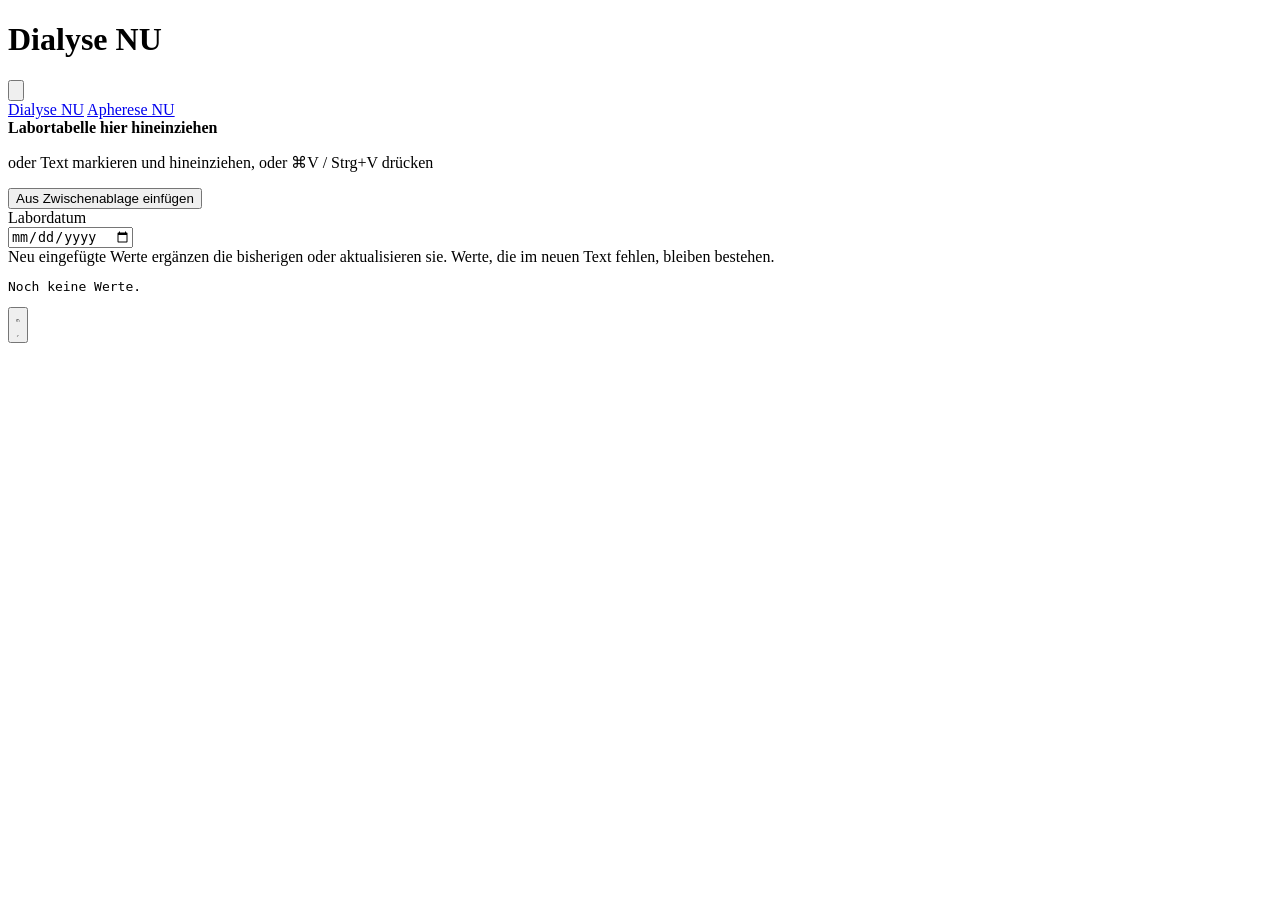
==== index.html @ ab864428 "Replace button with date input in form Replaced button with date input for better user interaction." ====
<!doctype html>
<html lang="de">
  <head>
    <meta charset="utf-8" />
    <meta
      name="viewport"
      content="width=device-width, initial-scale=1, viewport-fit=cover"
    />
    <link
      rel="icon"
      type="image/png"
      href="./favicon/favicon-96x96.png"
      sizes="96x96"
    />
    <link rel="icon" type="image/svg+xml" href="./favicon/favicon.svg" />
    <link rel="shortcut icon" href="./favicon/favicon.ico" />
    <link
      rel="apple-touch-icon"
      sizes="180x180"
      href="./favicon/apple-touch-icon.png"
    />
    <meta name="apple-mobile-web-app-title" content="Dialyse NU" />
    <link rel="manifest" href="./favicon/site.webmanifest" />
    <title>Dialyse NU</title>
    <link rel="stylesheet" href="style.css" />
  </head>
  <body>
    <div class="header">
      <h1>Dialyse NU</h1>
      <button
        class="BTN"
        id="resetBtn"
        title="Zurücksetzen"
        aria-label="Zurücksetzen"
      >
        <svg viewBox="0 0 24 24">
          <path d="M12 5V1L7 6l5 5V7a6 6 0 1 1-6 6H4a8 8 0 1 0 8-8z" />
        </svg>
      </button>
    </div>

    <nav class="switch" aria-label="Bereich wählen">
      <a href="index.html" class="active" aria-current="page">Dialyse NU</a>
      <a href="apherese.html">Apherese NU</a>
    </nav>

    <div class="card">
      <div class="drop" id="drop" tabindex="0">
        <b>Labortabelle hier hineinziehen</b>
        <p>oder Text markieren und hineinziehen, oder ⌘V / Strg+V drücken</p>
        <button type="button" class="pill" id="clip">
          Aus Zwischenablage einfügen
        </button>
        <div id="msg"></div>
      </div>
    </div>

    <form class="card datum" onsubmit="return false;">
      <div class="umrechner">
        <div class="title">Labordatum</div>
        <div class="eingabefeld dd" id="dd">
          <input type="date" id="datum" />
        </div>
      </div>
      <div class="hint">
        Neu eingefügte Werte ergänzen die bisherigen oder aktualisieren sie.
        Werte, die im neuen Text fehlen, bleiben bestehen.
      </div>
    </form>

    <div class="card">
      <div class="outrow">
        <pre id="out">Noch keine Werte.</pre>
        <button
          class="BTN"
          id="CopyBtn"
          title="Text kopieren"
          aria-label="Text kopieren"
        >
          <svg class="ic-copy" viewBox="0 0 24 24">
            <path
              d="M16 1H4a2 2 0 0 0-2 2v14h2V3h12V1zm3 4H8a2 2 0 0 0-2 2v14a2 2 0 0 0 2 2h11a2 2 0 0 0 2-2V7a2 2 0 0 0-2-2zm0 16H8V7h11v14z"
            />
          </svg>
          <svg class="ic-check" viewBox="0 0 24 24">
            <path d="M5 12.5l4.5 4.5L19 7.5" />
          </svg>
        </button>
      </div>
    </div>

    <script src="script.js"></script>
  </body>
</html>
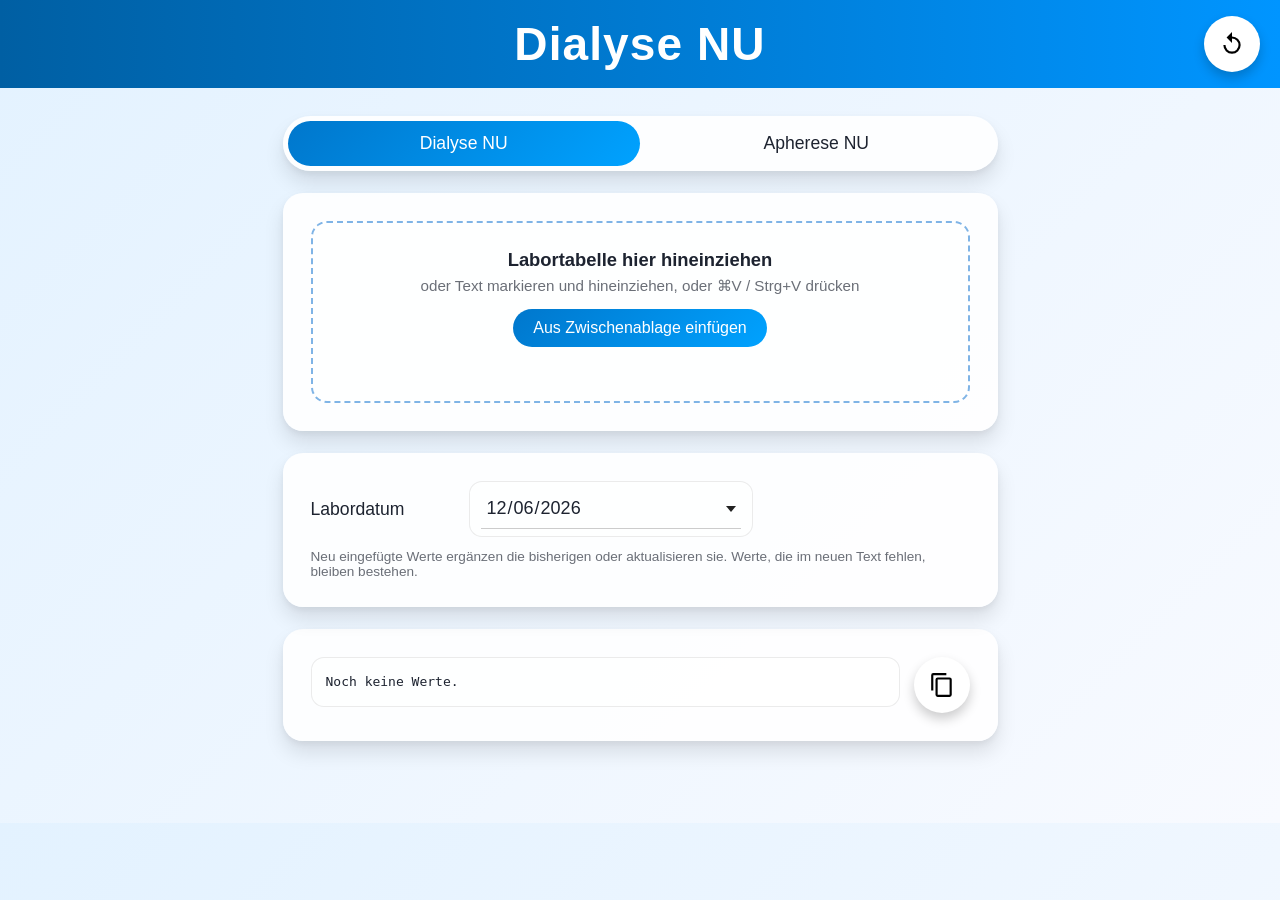
==== commit 70b73ea3: "Update styles and behavior for Copy Button feedback and versioning" ====
--- a/index.html
+++ b/index.html
@@ -22,7 +22,7 @@
     <meta name="apple-mobile-web-app-title" content="Dialyse NU" />
     <link rel="manifest" href="./favicon/site.webmanifest" />
     <title>Dialyse NU</title>
-    <link rel="stylesheet" href="style.css" />
+    <link rel="stylesheet" href="style.css?v=3" />
   </head>
   <body>
     <div class="header">
@@ -89,6 +89,6 @@
       </div>
     </div>
 
-    <script src="script.js"></script>
+    <script src="script.js?v=3"></script>
   </body>
-</html>
+</html>
--- a/style.css
+++ b/style.css
@@ -0,0 +1,391 @@
+/* ===== BASE ===== */
+body {
+  margin: 0;
+  padding: 0 0 60px;
+  background: linear-gradient(135deg, #e3f2ff, #f8faff);
+  font-family: Arial, Helvetica, sans-serif;
+  color: #1d2330;
+}
+
+/* ===== HEADER ===== */
+.header {
+  position: relative;
+  display: flex;
+  align-items: center;
+  justify-content: center;
+  background: linear-gradient(90deg, #005fa3, #0095ff);
+  padding: 17px 0;
+  padding-top: calc(17px + env(safe-area-inset-top, 0px));
+  margin-bottom: 28px;
+}
+.header h1 {
+  margin: 0;
+  font-size: 46px;
+  color: #fff;
+  letter-spacing: 1.1px;
+}
+
+/* ===== BUTTONS ===== */
+.BTN {
+  display: flex;
+  justify-content: center;
+  align-items: center;
+  width: 56px;
+  height: 56px;
+  border: none;
+  border-radius: 50%;
+  background: #fff;
+  box-shadow: 0 6px 12px rgba(0, 0, 0, 0.2);
+  color: #000;
+  cursor: pointer;
+  transition:
+    scale 0.12s ease,
+    background 0.25s ease,
+    box-shadow 0.12s ease;
+  -webkit-tap-highlight-color: transparent;
+}
+.BTN:hover {
+  background: #d1cfcf;
+  scale: 1.12;
+}
+.BTN:active {
+  background: #c4c4c4;
+}
+.BTN svg {
+  width: 26px;
+  height: 26px;
+  fill: currentColor;
+}
+#resetBtn {
+  position: absolute;
+  top: 50%;
+  right: 20px;
+  translate: 0 -50%;
+}
+
+/* Copy-Button: Kopier-Symbol -> Haken */
+#CopyBtn {
+  position: relative;
+  flex: none;
+}
+#CopyBtn svg {
+  position: absolute;
+  transition:
+    transform 0.35s cubic-bezier(0.3, 1.4, 0.5, 1),
+    opacity 0.25s;
+}
+#CopyBtn .ic-check {
+  fill: none;
+  stroke: #fff;
+  stroke-width: 2.6;
+  stroke-linecap: round;
+  stroke-linejoin: round;
+  stroke-dasharray: 24;
+  stroke-dashoffset: 24;
+  opacity: 0;
+  transform: scale(0.4) rotate(-30deg);
+}
+#CopyBtn.done {
+  background: #1c8a3a !important;
+}
+#CopyBtn.done .ic-copy {
+  opacity: 0;
+  transform: scale(0.3) rotate(90deg);
+}
+#CopyBtn.done .ic-check {
+  opacity: 1;
+  transform: none;
+  stroke-dashoffset: 0;
+  transition:
+    stroke-dashoffset 0.4s ease 0.15s,
+    transform 0.4s cubic-bezier(0.3, 1.4, 0.5, 1) 0.1s,
+    opacity 0.2s;
+}
+
+/* ===== UMSCHALTER ===== */
+.switch {
+  display: flex;
+  box-sizing: border-box;
+  max-width: 715px;
+  margin: 0 auto 22px;
+  padding: 5px;
+  background: rgba(255, 255, 255, 0.9);
+  border-radius: 999px;
+  box-shadow:
+    0 3px 6px rgba(0, 0, 0, 0.05),
+    0 12px 20px rgba(0, 0, 0, 0.1);
+}
+.switch a {
+  flex: 1;
+  padding: 12px 8px;
+  border-radius: 999px;
+  color: #1d2330;
+  font-size: 1.1rem;
+  text-align: center;
+  text-decoration: none;
+  transition:
+    background 0.2s,
+    color 0.2s;
+  -webkit-tap-highlight-color: transparent;
+}
+.switch a:hover {
+  background: rgba(0, 119, 204, 0.12);
+}
+.switch a.active {
+  background: linear-gradient(135deg, #0077cc, #00a2ff);
+  color: #fff;
+}
+
+/* ===== KARTEN ===== */
+.card {
+  position: relative;
+  box-sizing: border-box;
+  max-width: 715px;
+  margin: 0 auto 22px;
+  padding: 28px;
+  background: rgba(255, 255, 255, 0.9);
+  border-radius: 20px;
+  box-shadow:
+    0 3px 6px rgba(0, 0, 0, 0.05),
+    0 12px 20px rgba(0, 0, 0, 0.1);
+}
+.card.datum {
+  z-index: 5;
+}
+
+/* ===== DROP-FELD ===== */
+.drop {
+  padding: 26px 16px;
+  text-align: center;
+  background: rgba(255, 255, 255, 0.65);
+  border: 2px dashed #7fb4e6;
+  border-radius: 16px;
+  cursor: pointer;
+  outline: none;
+  transition:
+    background 0.2s,
+    border-color 0.2s;
+}
+.drop:hover,
+.drop.over,
+.drop:focus {
+  background: rgba(0, 119, 204, 0.08);
+  border-color: #0077cc;
+}
+.drop b {
+  font-size: 1.15rem;
+}
+.drop p {
+  margin: 6px 0 0;
+  font-size: 0.95rem;
+  opacity: 0.65;
+}
+.pill {
+  margin-top: 14px;
+  padding: 10px 20px;
+  border: none;
+  border-radius: 999px;
+  background: linear-gradient(135deg, #0077cc, #00a2ff);
+  color: #fff;
+  font-size: 1rem;
+  cursor: pointer;
+}
+#msg {
+  min-height: 1.2em;
+  margin-top: 10px;
+  font-size: 0.95rem;
+}
+#msg.ok {
+  color: #1c8a3a;
+  font-weight: bold;
+}
+
+/* ===== DATUM ===== */
+.umrechner {
+  display: grid;
+  grid-template-columns: 145px minmax(0, 1fr);
+  gap: 13px;
+  align-items: center;
+}
+.title {
+  font-size: 1.1rem;
+}
+.eingabefeld {
+  display: flex;
+  flex-direction: column;
+  padding: 7px 11px;
+  background: rgba(255, 255, 255, 0.65);
+  border: 1px solid rgba(0, 0, 0, 0.08);
+  border-radius: 13px;
+  transition:
+    transform 0.2s,
+    box-shadow 0.25s;
+}
+.eingabefeld:hover {
+  transform: translateY(-3px);
+  box-shadow: 0 7px 18px rgba(0, 0, 0, 0.08);
+}
+.eingabefeld.dd {
+  position: relative;
+  max-width: 260px;
+}
+.eingabefeld.dd:hover {
+  transform: none;
+  box-shadow: none;
+}
+/* Browser-Datepicker, sieht aus wie der frühere Button: "Datum ▾" */
+.eingabefeld.dd input[type="date"] {
+  position: relative;
+  display: block;
+  box-sizing: border-box;
+  width: 100%;
+  min-height: 40px;
+  margin: 0;
+  padding: 8px 24px 8px 5px;
+  border: none;
+  border-bottom: 1px solid #ccc;
+  border-radius: 0;
+  background: transparent
+    url("data:image/svg+xml,%3Csvg xmlns='http://www.w3.org/2000/svg' width='10' height='6' viewBox='0 0 10 6'%3E%3Cpath d='M0 0h10L5 6z' fill='%23222'/%3E%3C/svg%3E")
+    no-repeat right 5px center;
+  color: inherit;
+  font: inherit;
+  font-size: 18px;
+  text-align: left;
+  cursor: pointer;
+  outline: none;
+  appearance: none;
+  -webkit-appearance: none;
+}
+.eingabefeld.dd input[type="date"]:hover {
+  border-bottom-color: #0077cc;
+}
+.eingabefeld.dd input[type="date"]::-webkit-date-and-time-value {
+  text-align: left;
+}
+/* natives Kalender-Symbol unsichtbar, aber über das ganze Feld klickbar */
+.eingabefeld.dd input[type="date"]::-webkit-calendar-picker-indicator {
+  position: absolute;
+  inset: 0;
+  width: 100%;
+  height: 100%;
+  margin: 0;
+  padding: 0;
+  opacity: 0;
+  cursor: pointer;
+}
+
+/* ===== AUSGABE ===== */
+.outrow {
+  display: flex;
+  gap: 14px;
+  align-items: flex-start;
+}
+pre {
+  flex: 1;
+  min-width: 0;
+  margin: 0;
+  padding: 14px;
+  background: rgba(255, 255, 255, 0.65);
+  border: 1px solid rgba(0, 0, 0, 0.08);
+  border-radius: 13px;
+  font:
+    13px/1.55 ui-monospace,
+    Menlo,
+    monospace;
+  white-space: pre-wrap;
+  word-break: break-word;
+}
+.hint {
+  margin-top: 12px;
+  font-size: 0.85rem;
+  opacity: 0.65;
+}
+
+/* ===== HANDY ===== */
+@media (max-width: 650px) {
+  html {
+    overflow-x: hidden;
+  }
+  .header h1 {
+    font-size: 26px;
+  }
+  #resetBtn {
+    width: 40px;
+    height: 40px;
+    right: 10px;
+  }
+  .card {
+    margin: 0 12px 16px;
+    padding: 18px 14px;
+  }
+  .umrechner {
+    grid-template-columns: 1fr;
+    gap: 10px;
+  }
+  .title {
+    text-align: center;
+    font-size: 1.3rem;
+  }
+  .eingabefeld.dd {
+    max-width: none;
+  }
+  .eingabefeld.dd input[type="date"] {
+    min-height: 44px;
+    font-size: 20px;
+  }
+  .BTN {
+    width: 50px;
+    height: 50px;
+  }
+  .switch {
+    margin: 0 12px 16px;
+  }
+}
+
+/* Copy-Button: Wackeln + Hinweis, wenn noch nichts zum Kopieren da ist */
+#CopyBtn.shake {
+  animation: copy-shake 0.5s ease;
+}
+@keyframes copy-shake {
+  0%,
+  100% {
+    transform: translateX(0);
+  }
+  15% {
+    transform: translateX(-9px);
+  }
+  35% {
+    transform: translateX(9px);
+  }
+  55% {
+    transform: translateX(-6px);
+  }
+  75% {
+    transform: translateX(6px);
+  }
+}
+#CopyBtn::after {
+  content: "Noch keine Werte zum Kopieren";
+  position: absolute;
+  right: 0;
+  bottom: calc(100% + 10px);
+  padding: 8px 12px;
+  border-radius: 10px;
+  background: #222;
+  color: #fff;
+  font-size: 13px;
+  line-height: 1.2;
+  white-space: nowrap;
+  opacity: 0;
+  transform: translateY(4px);
+  transition:
+    opacity 0.2s ease,
+    transform 0.2s ease;
+  pointer-events: none;
+  z-index: 10;
+}
+#CopyBtn.tip::after {
+  opacity: 1;
+  transform: none;
+}
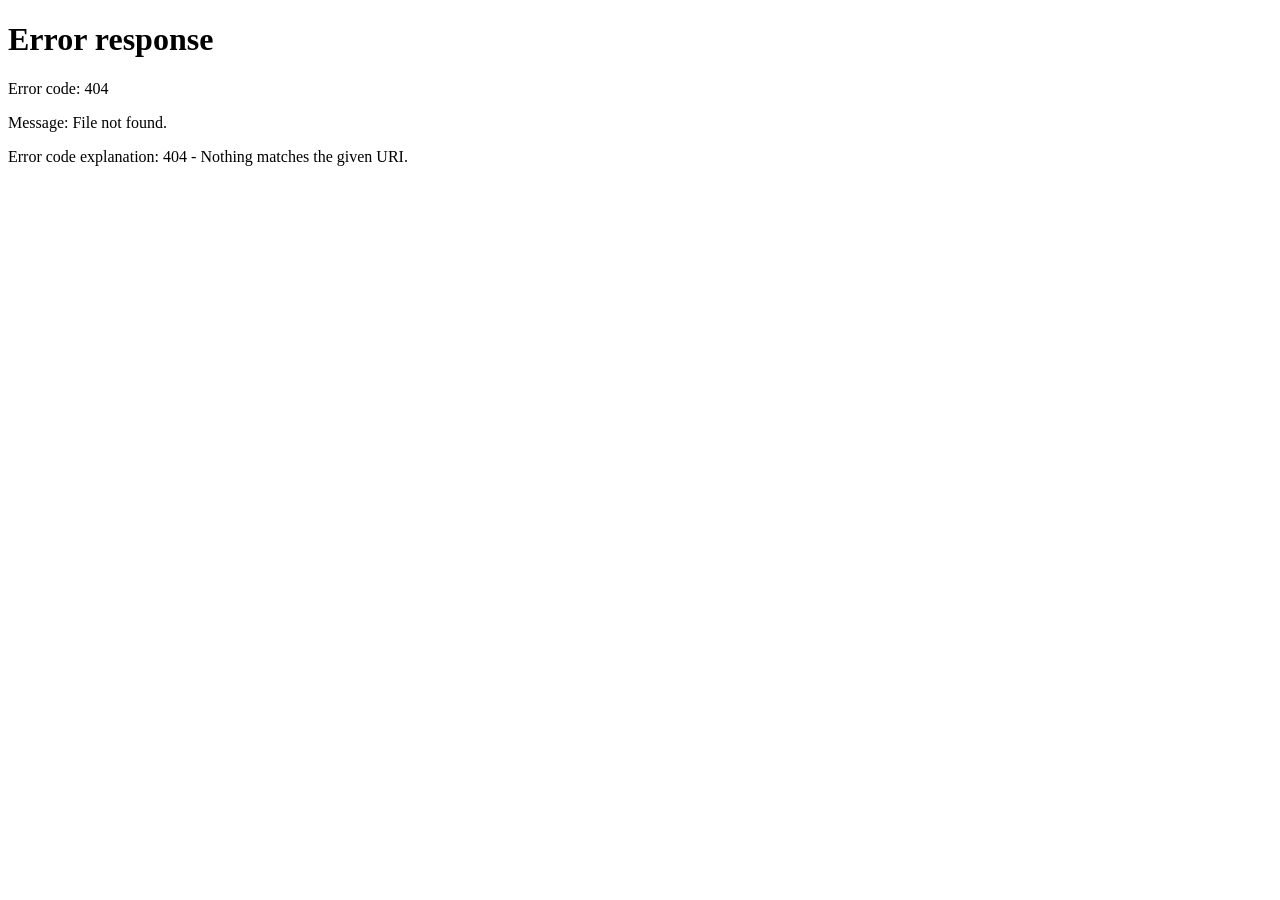
==== commit b8b5b843: "NU TSSNT" ====
--- a/index.html
+++ b/index.html
@@ -1,94 +1,13 @@
 <!doctype html>
 <html lang="de">
-  <head>
-    <meta charset="utf-8" />
-    <meta
-      name="viewport"
-      content="width=device-width, initial-scale=1, viewport-fit=cover"
-    />
-    <link
-      rel="icon"
-      type="image/png"
-      href="./favicon/favicon-96x96.png"
-      sizes="96x96"
-    />
-    <link rel="icon" type="image/svg+xml" href="./favicon/favicon.svg" />
-    <link rel="shortcut icon" href="./favicon/favicon.ico" />
-    <link
-      rel="apple-touch-icon"
-      sizes="180x180"
-      href="./favicon/apple-touch-icon.png"
-    />
-    <meta name="apple-mobile-web-app-title" content="Dialyse NU" />
-    <link rel="manifest" href="./favicon/site.webmanifest" />
-    <title>Dialyse NU</title>
-    <link rel="stylesheet" href="style.css?v=3" />
-  </head>
-  <body>
-    <div class="header">
-      <h1>Dialyse NU</h1>
-      <button
-        class="BTN"
-        id="resetBtn"
-        title="Zurücksetzen"
-        aria-label="Zurücksetzen"
-      >
-        <svg viewBox="0 0 24 24">
-          <path d="M12 5V1L7 6l5 5V7a6 6 0 1 1-6 6H4a8 8 0 1 0 8-8z" />
-        </svg>
-      </button>
-    </div>
-
-    <nav class="switch" aria-label="Bereich wählen">
-      <a href="index.html" class="active" aria-current="page">Dialyse NU</a>
-      <a href="apherese.html">Apherese NU</a>
-    </nav>
-
-    <div class="card">
-      <div class="drop" id="drop" tabindex="0">
-        <b>Labortabelle hier hineinziehen</b>
-        <p>oder Text markieren und hineinziehen, oder ⌘V / Strg+V drücken</p>
-        <button type="button" class="pill" id="clip">
-          Aus Zwischenablage einfügen
-        </button>
-        <div id="msg"></div>
-      </div>
-    </div>
-
-    <form class="card datum" onsubmit="return false;">
-      <div class="umrechner">
-        <div class="title">Labordatum</div>
-        <div class="eingabefeld dd" id="dd">
-          <input type="date" id="datum" />
-        </div>
-      </div>
-      <div class="hint">
-        Neu eingefügte Werte ergänzen die bisherigen oder aktualisieren sie.
-        Werte, die im neuen Text fehlen, bleiben bestehen.
-      </div>
-    </form>
-
-    <div class="card">
-      <div class="outrow">
-        <pre id="out">Noch keine Werte.</pre>
-        <button
-          class="BTN"
-          id="CopyBtn"
-          title="Text kopieren"
-          aria-label="Text kopieren"
-        >
-          <svg class="ic-copy" viewBox="0 0 24 24">
-            <path
-              d="M16 1H4a2 2 0 0 0-2 2v14h2V3h12V1zm3 4H8a2 2 0 0 0-2 2v14a2 2 0 0 0 2 2h11a2 2 0 0 0 2-2V7a2 2 0 0 0-2-2zm0 16H8V7h11v14z"
-            />
-          </svg>
-          <svg class="ic-check" viewBox="0 0 24 24">
-            <path d="M5 12.5l4.5 4.5L19 7.5" />
-          </svg>
-        </button>
-      </div>
-    </div>
-
-    <script src="script.js?v=3"></script>
-  </body>
-</html>+    <head>
+        <meta charset="UTF-8" />
+        <meta http-equiv="refresh" content="0; url=site2.html" />
+        <meta name="viewport" content="width=device-width, initial-scale=1.0" />
+        <title>Weiterleitung...</title>
+        <script>
+            window.location.replace("/Dialyse/");
+        </script>
+    </head>
+    <body></body>
+</html>
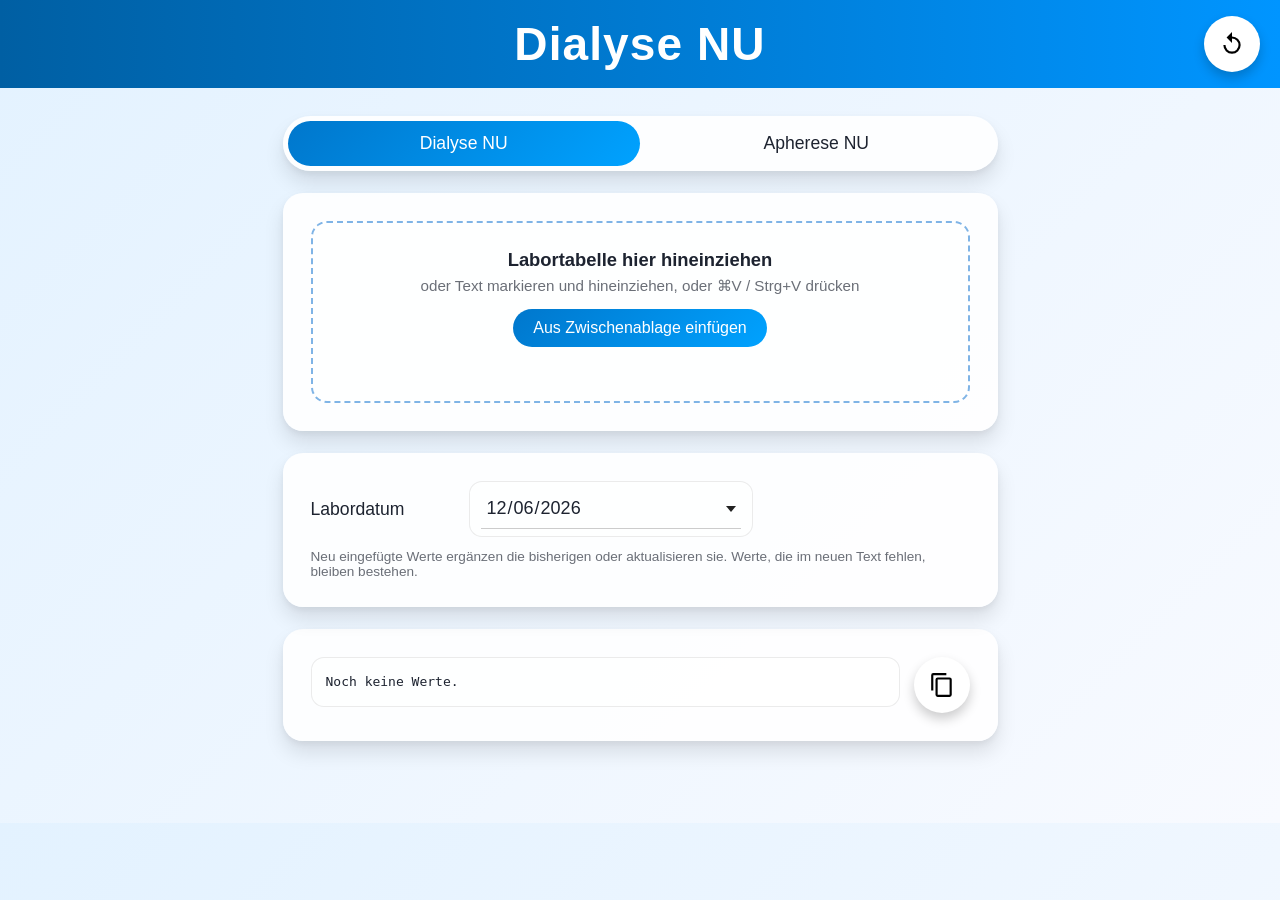
==== commit 316e859c: "Update index.html" ====
--- a/index.html
+++ b/index.html
@@ -6,7 +6,7 @@
         <meta name="viewport" content="width=device-width, initial-scale=1.0" />
         <title>Weiterleitung...</title>
         <script>
-            window.location.replace("/Dialyse/");
+            window.location.replace("./Dialyse/");
         </script>
     </head>
     <body></body>
